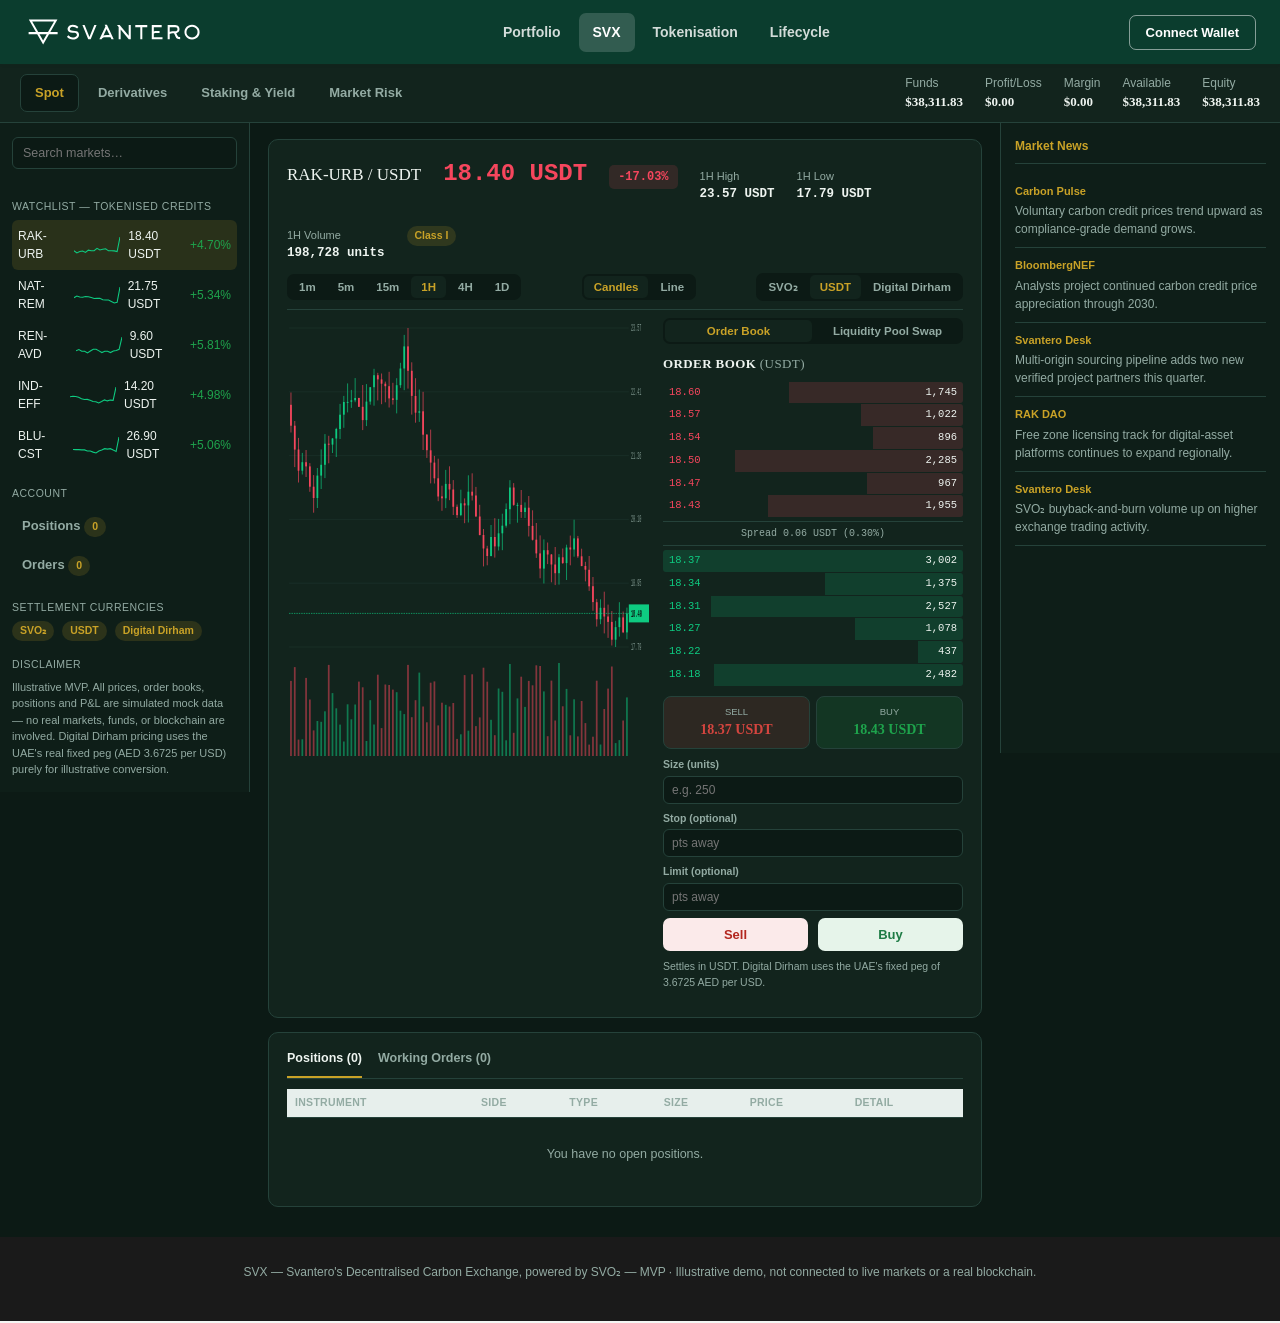
==== exchange.html @ 6cd32efb "Add files via upload" ====
<!DOCTYPE html>
<html lang="en">
<head>
<meta charset="UTF-8">
<title>Redirecting to SVX — Svantero Decentralised Carbon Exchange</title>
<meta http-equiv="refresh" content="0; url=svx.html">
<link rel="canonical" href="svx.html">
</head>
<body>
<p>The Decentralised Carbon Exchange has moved and is now called <strong>SVX</strong>.
If you are not redirected automatically, <a href="svx.html">click here</a>.</p>
<script>window.location.replace("svx.html");</script>
</body>
</html>
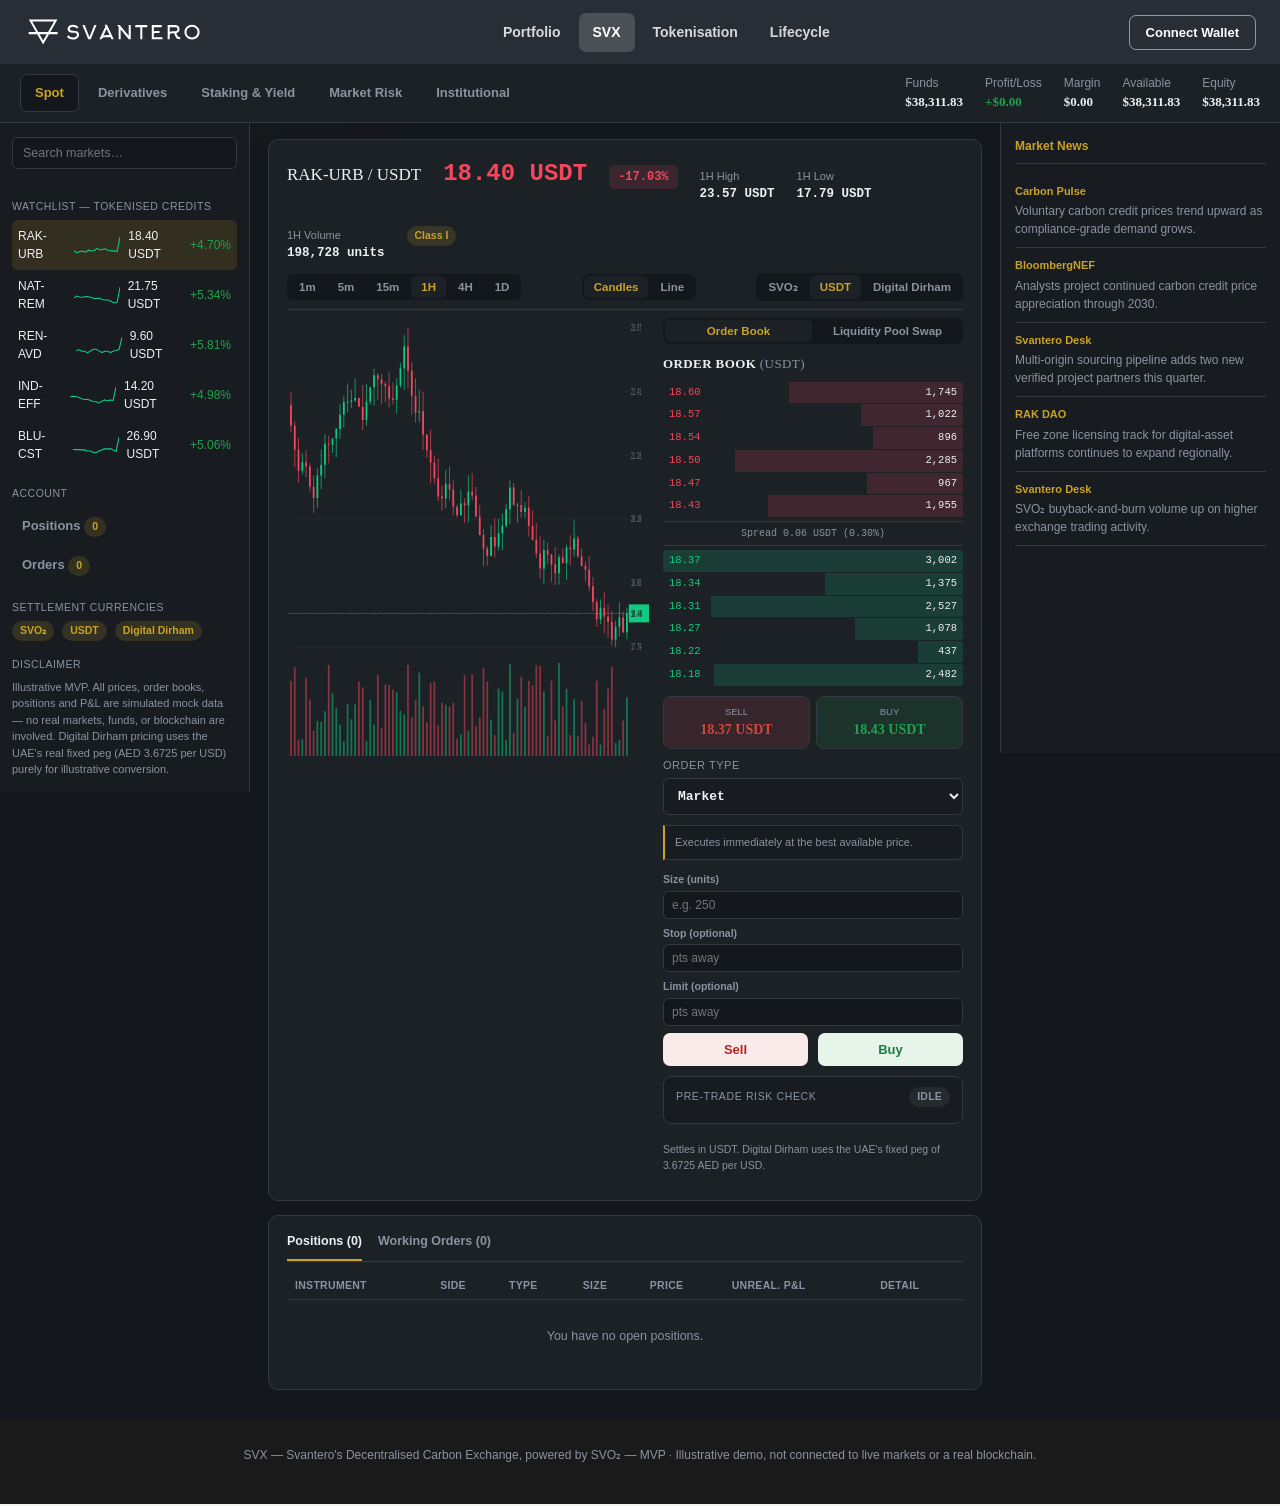
==== commit 22cd4698: "Add files via upload" ====
--- a/exchange.html
+++ b/exchange.html
@@ -4,11 +4,35 @@
 <meta charset="UTF-8">
 <title>Redirecting to SVX — Svantero Decentralised Carbon Exchange</title>
 <meta http-equiv="refresh" content="0; url=svx.html">
+<meta name="viewport" content="width=device-width, initial-scale=1">
 <link rel="canonical" href="svx.html">
+<link rel="stylesheet" href="style.css">
+<style>
+  /* Minimal styling so the brief redirect page never flashes unstyled text. */
+  .redirect-wrap{
+    min-height:100vh;display:flex;align-items:center;justify-content:center;
+    background:#14171b;color:#eef0f2;font-family:"Segoe UI","Helvetica Neue",Arial,sans-serif;padding:24px;
+  }
+  .redirect-card{
+    text-align:center;max-width:420px;background:#1c2126;border:1px solid #33393f;
+    border-radius:12px;padding:32px 28px;box-shadow:0 20px 60px rgba(0,0,0,.35);
+  }
+  .redirect-card h1{font-size:18px;color:#eef0f2;margin:0 0 10px;}
+  .redirect-card p{font-size:14px;color:#8b93a0;line-height:1.6;margin:0 0 18px;}
+  .redirect-card a{
+    display:inline-block;background:#C9A227;color:#14171b;font-weight:700;font-size:13px;
+    padding:10px 18px;border-radius:7px;text-decoration:none;
+  }
+</style>
 </head>
 <body>
-<p>The Decentralised Carbon Exchange has moved and is now called <strong>SVX</strong>.
-If you are not redirected automatically, <a href="svx.html">click here</a>.</p>
+<div class="redirect-wrap">
+  <div class="redirect-card">
+    <h1>The Decentralised Carbon Exchange is now SVX</h1>
+    <p>Taking you to the SVX trading terminal. If you are not redirected automatically, use the button below.</p>
+    <a href="svx.html">Continue to SVX &rarr;</a>
+  </div>
+</div>
 <script>window.location.replace("svx.html");</script>
 </body>
 </html>
--- a/style.css
+++ b/style.css
@@ -0,0 +1,821 @@
+:root{
+  --primary:#282e35;
+  --primary-light:#454e58;
+  --primary-pale:#eceef0;
+  --secondary:#C9A227;
+  --secondary-pale:#f7efd6;
+  --dark:#1A1A1A;
+  --grey:#595959;
+  --grey-light:#8a8a8a;
+  --bg:#F5F6F4;
+  --card:#FFFFFF;
+  --border:#E1E3DE;
+  --success:#1E7B45;
+  --danger:#B3261E;
+  --radius:10px;
+  --shadow:0 1px 3px rgba(40,46,53,0.08), 0 1px 2px rgba(40,46,53,0.06);
+}
+
+*{box-sizing:border-box;}
+html,body{margin:0;padding:0;}
+body{
+  font-family:"Segoe UI","Helvetica Neue",Arial,sans-serif;
+  background:var(--bg);
+  color:var(--dark);
+  line-height:1.5;
+}
+h1,h2,h3,h4{
+  font-family:Cambria,Georgia,"Times New Roman",serif;
+  color:var(--primary);
+  margin:0 0 .5em 0;
+}
+a{color:var(--primary);text-decoration:none;}
+a:hover{text-decoration:underline;}
+
+/* ---------- Header / Nav ---------- */
+.site-header{
+  background:var(--primary);
+  color:#fff;
+  display:flex;
+  align-items:center;
+  justify-content:space-between;
+  padding:0 24px;
+  height:64px;
+  position:sticky;
+  top:0;
+  z-index:100;
+  box-shadow:var(--shadow);
+}
+.brand{display:flex;align-items:center;gap:10px;font-weight:700;font-size:20px;color:#fff;text-decoration:none;}
+.brand:hover{text-decoration:none;opacity:.92;}
+.logo-lockup-svg{height:34px;width:auto;display:block;}
+.main-nav{display:flex;gap:4px;}
+.main-nav a{
+  color:rgba(255,255,255,0.82);
+  font-size:14px;
+  font-weight:600;
+  padding:9px 14px;
+  border-radius:7px;
+  transition:background .15s,color .15s;
+}
+.main-nav a:hover{background:rgba(255,255,255,0.10);color:#fff;text-decoration:none;}
+.main-nav a.active{background:rgba(255,255,255,0.16);color:#fff;}
+
+.nav-toggle{
+  display:none;flex-direction:column;justify-content:center;align-items:center;gap:4px;
+  width:36px;height:36px;border:none;background:transparent;cursor:pointer;padding:0;flex-shrink:0;
+}
+.nav-toggle span{width:20px;height:2px;background:#fff;border-radius:2px;transition:transform .2s,opacity .2s;}
+.nav-toggle.open span:nth-child(1){transform:translateY(6px) rotate(45deg);}
+.nav-toggle.open span:nth-child(2){opacity:0;}
+.nav-toggle.open span:nth-child(3){transform:translateY(-6px) rotate(-45deg);}
+.nav-scrim{display:none;}
+
+.wallet-area{display:flex;align-items:center;gap:10px;}
+#wallet-status{font-size:12px;color:rgba(255,255,255,0.75);display:none;align-items:center;gap:6px;}
+#wallet-status .dot{width:8px;height:8px;border-radius:50%;background:#4ADE80;display:inline-block;}
+.btn{
+  border:none;
+  border-radius:7px;
+  padding:9px 16px;
+  font-size:13px;
+  font-weight:600;
+  cursor:pointer;
+  transition:filter .15s, transform .05s;
+  font-family:inherit;
+}
+.btn:active{transform:translateY(1px);}
+.btn-primary{background:var(--secondary);color:var(--primary);}
+.btn-primary:hover{filter:brightness(1.06);}
+.btn-outline{background:transparent;color:#fff;border:1px solid rgba(255,255,255,0.5);}
+.btn-outline:hover{background:rgba(255,255,255,0.1);}
+.btn-dark{background:var(--primary);color:#fff;}
+.btn-dark:hover{filter:brightness(1.15);}
+.btn-sell{background:#fbeaea;color:var(--danger);}
+.btn-sell:hover{filter:brightness(0.97);}
+.btn-buy{background:#e6f4ea;color:var(--success);}
+.btn-buy:hover{filter:brightness(0.97);}
+.btn-block{width:100%;}
+.btn:disabled{opacity:.5;cursor:not-allowed;}
+
+/* ---------- Layout ---------- */
+.page-wrap{max-width:1240px;margin:0 auto;padding:22px 24px 60px;}
+.page-title{display:flex;align-items:baseline;justify-content:space-between;flex-wrap:wrap;gap:8px;margin-bottom:18px;}
+.page-title p{color:var(--grey);margin:2px 0 0;font-size:14px;}
+.disclaimer-banner{
+  background:var(--secondary-pale);
+  border:1px solid #ecd48a;
+  color:#7a5c0a;
+  font-size:12.5px;
+  padding:8px 14px;
+  border-radius:7px;
+  margin-bottom:18px;
+}
+
+.grid{display:grid;gap:16px;}
+.grid-3{grid-template-columns:repeat(3,1fr);}
+.grid-main{grid-template-columns:2.1fr 1.3fr;}
+.grid-2{grid-template-columns:1fr 1fr;}
+
+.card{
+  background:var(--card);
+  border:1px solid var(--border);
+  border-radius:var(--radius);
+  box-shadow:var(--shadow);
+  padding:18px 20px;
+}
+.card h3{font-size:14px;text-transform:uppercase;letter-spacing:.4px;color:var(--grey);margin-bottom:10px;}
+.card h4{font-size:15px;margin-bottom:8px;}
+
+.stat-card .value{font-size:28px;font-weight:700;color:var(--primary);font-family:Cambria,Georgia,serif;}
+.stat-card .label{font-size:12.5px;color:var(--grey);margin-top:4px;display:flex;align-items:center;gap:6px;}
+.stat-card .sub{font-size:11.5px;color:var(--grey-light);margin-top:6px;}
+.stat-tile{padding:14px 16px;}
+.stat-tile .value{font-size:19px;}
+.link-inline{font-size:11px;color:var(--primary);cursor:pointer;border-bottom:1px dotted var(--primary);}
+
+table{width:100%;border-collapse:collapse;font-size:13.5px;}
+th{
+  text-align:left;
+  background:var(--primary-pale);
+  color:var(--primary);
+  font-size:11.5px;
+  text-transform:uppercase;
+  letter-spacing:.3px;
+  padding:9px 10px;
+  border-bottom:2px solid var(--border);
+}
+td{padding:9px 10px;border-bottom:1px solid var(--border);}
+tr:last-child td{border-bottom:none;}
+.tag{
+  display:inline-block;
+  font-size:11px;
+  font-weight:600;
+  padding:2px 8px;
+  border-radius:20px;
+}
+.tag-green{background:#e6f4ea;color:var(--success);}
+.tag-red{background:#fbeaea;color:var(--danger);}
+.tag-gold{background:var(--secondary-pale);color:#8a6a10;}
+
+.news-item{padding:10px 0;border-bottom:1px solid var(--border);}
+.news-item:last-child{border-bottom:none;}
+.news-item .src{font-size:11px;color:var(--grey-light);}
+.news-item .headline{font-size:13.5px;margin-top:2px;}
+
+.field{margin-bottom:12px;}
+.field label{display:block;font-size:12.5px;color:var(--grey);margin-bottom:5px;font-weight:600;}
+.field input,.field select{
+  width:100%;
+  padding:9px 10px;
+  border:1px solid var(--border);
+  border-radius:7px;
+  font-size:14px;
+  font-family:inherit;
+  background:#fff;
+}
+.field input:focus,.field select:focus{outline:2px solid var(--primary-light);outline-offset:0;}
+.btn-row{display:flex;gap:10px;}
+
+.chart-wrap{display:flex;align-items:center;gap:24px;flex-wrap:wrap;}
+.legend{display:flex;flex-direction:column;gap:8px;font-size:12.5px;}
+.legend .sw{width:10px;height:10px;border-radius:2px;display:inline-block;margin-right:7px;}
+
+/* ---------- Modal ---------- */
+.modal-overlay{
+  position:fixed;inset:0;background:rgba(15,25,20,0.55);
+  display:none;align-items:center;justify-content:center;z-index:1000;
+  padding:20px;
+}
+.modal-overlay.open{display:flex;}
+.modal{
+  background:#fff;border-radius:12px;max-width:420px;width:100%;
+  padding:24px 26px;box-shadow:0 20px 60px rgba(0,0,0,0.3);
+  max-height:90vh;overflow:auto;
+}
+.modal-head{display:flex;justify-content:space-between;align-items:center;margin-bottom:14px;}
+.modal-close{cursor:pointer;font-size:20px;color:var(--grey);border:none;background:none;line-height:1;}
+.modal-foot-note{font-size:11px;color:var(--grey-light);margin-top:10px;}
+
+.toast{
+  position:fixed;bottom:24px;right:24px;background:var(--primary);color:#fff;
+  padding:14px 18px;border-radius:9px;box-shadow:var(--shadow);font-size:13.5px;
+  display:flex;align-items:center;gap:10px;z-index:1200;
+  opacity:0;transform:translateY(10px);transition:opacity .25s,transform .25s;
+  max-width:320px;
+}
+.toast.show{opacity:1;transform:translateY(0);}
+.toast .dot{width:8px;height:8px;border-radius:50%;background:var(--secondary);flex-shrink:0;}
+
+/* ---------- Stepper (lifecycle) ---------- */
+.stepper{display:flex;gap:6px;margin:20px 0;flex-wrap:wrap;}
+.step{
+  flex:1;min-width:110px;background:var(--card);border:1px solid var(--border);
+  border-radius:9px;padding:12px 10px;text-align:center;cursor:pointer;
+  transition:border-color .15s, background .15s;position:relative;
+}
+.step:hover{border-color:var(--primary-light);}
+.step.active{background:var(--primary);color:#fff;border-color:var(--primary);}
+.step .num{
+  width:22px;height:22px;border-radius:50%;background:var(--primary-pale);color:var(--primary);
+  display:inline-flex;align-items:center;justify-content:center;font-size:11.5px;font-weight:700;margin-bottom:6px;
+}
+.step.active .num{background:var(--secondary);color:var(--primary);}
+.step .name{font-size:12px;font-weight:600;}
+
+/* ---------- Tokenisation flow ---------- */
+.flow{display:flex;align-items:center;gap:6px;flex-wrap:wrap;margin:18px 0;}
+.flow .fnode{background:var(--primary-pale);color:var(--primary);border-radius:8px;padding:12px 14px;font-size:12.5px;font-weight:600;text-align:center;flex:1;min-width:120px;}
+.flow .arrow{color:var(--grey-light);font-size:18px;}
+
+.progress-bar{height:8px;background:var(--border);border-radius:4px;overflow:hidden;margin:14px 0;}
+.progress-bar .fill{height:100%;background:var(--secondary);width:0%;transition:width .4s;}
+
+.footer{
+  text-align:center;color:var(--grey-light);font-size:12px;padding:26px 20px 40px;
+}
+
+.badge-list{display:flex;flex-wrap:wrap;gap:8px;margin-top:10px;}
+.badge-item{background:var(--primary-pale);color:var(--primary);font-size:11.5px;padding:4px 10px;border-radius:20px;}
+
+/* ---------------- Tokenisation progress tracker ---------------- */
+.tok-queue-item{padding:11px 0;border-bottom:1px solid var(--border);}
+.tok-queue-item:last-child{border-bottom:none;}
+.tok-queue-head{display:flex;justify-content:space-between;align-items:baseline;gap:8px;flex-wrap:wrap;margin-bottom:7px;}
+.tok-queue-head .nm{font-size:13.5px;font-weight:600;color:var(--dark);}
+.tok-queue-head .meta{font-size:11.5px;color:var(--grey-light);}
+.tok-stage-bar{display:flex;gap:3px;margin-bottom:5px;}
+.tok-seg{flex:1;height:7px;border-radius:3px;background:var(--border);}
+.tok-seg.filled{background:var(--primary);}
+.tok-seg.current{background:var(--secondary);}
+.tok-stage-label{font-size:11.5px;color:var(--grey);}
+
+@media (max-width:900px){
+  .grid-3,.grid-main,.grid-2{grid-template-columns:1fr;}
+
+  .site-header{padding:0 14px;}
+  .nav-toggle{display:flex;}
+  .main-nav{
+    display:flex;flex-direction:column;gap:2px;
+    position:fixed;top:64px;left:0;right:0;
+    background:var(--primary);
+    padding:8px 14px 14px;
+    box-shadow:0 8px 20px rgba(0,0,0,0.18);
+    transform:translateY(-8px);opacity:0;pointer-events:none;
+    transition:transform .18s ease,opacity .18s ease;
+    z-index:120;max-height:calc(100vh - 64px);overflow-y:auto;
+  }
+  .main-nav.open{transform:translateY(0);opacity:1;pointer-events:auto;}
+  .main-nav a{padding:12px 14px;font-size:15px;}
+  .nav-scrim.open{
+    display:block;position:fixed;inset:64px 0 0 0;background:rgba(0,0,0,0.35);z-index:110;
+  }
+}
+
+/* ---------- Horizontally-scrolling tables (mobile/tablet) ---------- */
+.table-scroll{width:100%;overflow-x:auto;-webkit-overflow-scrolling:touch;}
+.table-scroll table{width:100%;}
+
+/* ---------- Prevent iOS/mobile Safari auto-zoom on form focus ---------- */
+@media (max-width:1024px){
+  input,select,textarea{font-size:16px !important;}
+}
+
+/* ---------- Small-phone field stacking ---------- */
+@media (max-width:480px){
+  .svi-inline-fields,.tv-btn-group{flex-wrap:wrap;}
+  .svi-inline-fields{grid-template-columns:1fr;}
+  .btn-row{flex-wrap:wrap;}
+}
+
+/* ==========================================================================
+   SVX — trading terminal shell (IG Index-inspired layout, SVO2 palette)
+   ========================================================================== */
+.svx-shell{
+  --svx-bg:#14171b;
+  --svx-panel:#1c2126;
+  --svx-panel-alt:#181c21;
+  --svx-border:#33393f;
+  --svx-text:#eef0f2;
+  --svx-text-dim:#8b93a0;
+  --svx-buy:#1ea34c;
+  --svx-sell:#d4453f;
+  background:var(--svx-bg);
+  color:var(--svx-text);
+  min-height:calc(100vh - 64px);
+}
+.svx-shell a{color:inherit;}
+.svx-topbar{
+  display:flex;align-items:center;justify-content:space-between;flex-wrap:wrap;gap:10px;
+  background:var(--svx-panel);border-bottom:1px solid var(--svx-border);
+  padding:10px 20px;
+}
+.svx-tabs{display:flex;gap:4px;flex-wrap:wrap;}
+.svx-tab{
+  padding:8px 14px;border-radius:7px;font-size:13px;font-weight:600;color:var(--svx-text-dim);
+  cursor:pointer;border:1px solid transparent;
+}
+.svx-tab:hover{color:var(--svx-text);}
+.svx-tab.active{background:var(--svx-bg);color:var(--secondary);border-color:var(--svx-border);}
+.svx-account-strip{display:flex;gap:22px;flex-wrap:wrap;font-size:12px;color:var(--svx-text-dim);}
+.svx-account-strip b{color:var(--svx-text);font-size:13px;display:block;font-family:Cambria,Georgia,serif;}
+.svx-body{display:grid;grid-template-columns:250px 1fr 280px;gap:0;align-items:start;}
+.svx-sidebar{
+  background:var(--svx-panel-alt);border-right:1px solid var(--svx-border);
+  padding:14px 12px;min-height:70vh;
+}
+.svx-search{
+  width:100%;padding:8px 10px;border-radius:6px;border:1px solid var(--svx-border);
+  background:var(--svx-bg);color:var(--svx-text);font-size:12.5px;margin-bottom:14px;
+}
+.svx-nav-item{
+  padding:8px 10px;border-radius:6px;font-size:13px;font-weight:600;color:var(--svx-text-dim);
+  cursor:pointer;margin-bottom:2px;
+}
+.svx-nav-item:hover{color:var(--svx-text);background:rgba(255,255,255,0.03);}
+.svx-nav-item.active{background:rgba(201,162,39,0.12);color:var(--secondary);}
+.svx-side-head{font-size:10.5px;text-transform:uppercase;letter-spacing:.5px;color:var(--svx-text-dim);margin:16px 0 6px;}
+.svx-watch-row{
+  display:flex;justify-content:space-between;align-items:center;padding:7px 6px;border-radius:6px;
+  cursor:pointer;font-size:12px;
+}
+.svx-watch-row:hover{background:rgba(255,255,255,0.04);}
+.svx-watch-row.active{background:rgba(201,162,39,0.14);}
+.svx-watch-row .nm{color:var(--svx-text);}
+.svx-watch-row .px{display:flex;gap:8px;}
+.svx-up{color:var(--svx-buy);}
+.svx-down{color:var(--svx-sell);}
+
+.svx-main{padding:16px 18px;min-height:70vh;}
+.svx-panel{
+  background:var(--svx-panel);border:1px solid var(--svx-border);border-radius:10px;
+  padding:16px 18px;margin-bottom:14px;
+}
+.svx-panel h3{color:var(--svx-text);font-size:13px;text-transform:uppercase;letter-spacing:.4px;margin-bottom:12px;border:none;}
+.svx-panel h4{color:var(--svx-text);font-size:14px;}
+.svx-instrument-head{display:flex;align-items:baseline;gap:14px;flex-wrap:wrap;margin-bottom:10px;}
+.svx-instrument-head .nm{font-family:Cambria,Georgia,serif;font-size:18px;color:var(--svx-text);}
+.svx-instrument-head .px{font-size:20px;font-weight:700;color:var(--secondary);}
+.svx-instrument-head .chg{font-size:13px;}
+.svx-grid-main{display:grid;grid-template-columns:2.1fr 1fr;gap:14px;align-items:start;}
+.svx-grid-trade{display:grid;grid-template-columns:minmax(0,1fr) 300px;gap:14px;align-items:start;}
+
+.svx-deal-btns{display:grid;grid-template-columns:1fr 1fr;gap:8px;margin-bottom:12px;}
+.svx-deal-btn{
+  border-radius:8px;padding:12px;text-align:center;cursor:pointer;border:1px solid var(--svx-border);
+  transition:filter .15s;
+}
+.svx-deal-btn:hover{filter:brightness(1.15);}
+.svx-deal-btn .lbl{font-size:11px;color:var(--svx-text-dim);text-transform:uppercase;}
+.svx-deal-btn .prc{font-size:18px;font-weight:700;font-family:Cambria,Georgia,serif;}
+.svx-deal-btn.sell{background:rgba(212,69,63,0.14);color:var(--svx-sell);}
+.svx-deal-btn.buy{background:rgba(30,163,76,0.14);color:var(--svx-buy);}
+
+/* Compact overrides scoped to the narrow trade column only (order book + deal
+   buttons + swap widget) — the same shared classes stay full-size elsewhere
+   (e.g. the Staking tab's "Amount to stake" field). */
+.svx-trade-col{min-width:0;}
+.svx-mode-toggle{width:100%;margin-bottom:10px;}
+.svx-mode-toggle button{flex:1;text-align:center;}
+.svx-trade-col .tv-depth-row{padding:3px 6px;font-size:10.5px;}
+.svx-trade-col .tv-spread-row{padding:4px 0;font-size:10px;}
+.svx-trade-col .svx-deal-btns{gap:6px;margin-bottom:8px;}
+.svx-trade-col .svx-deal-btn{padding:8px;}
+.svx-trade-col .svx-deal-btn .lbl{font-size:9.5px;}
+.svx-trade-col .svx-deal-btn .prc{font-size:14px;}
+.svx-trade-col .svx-field{margin-bottom:7px;}
+.svx-trade-col .svx-field label{font-size:10.5px;margin-bottom:3px;}
+.svx-trade-col .svx-field input,.svx-trade-col .svx-field select{padding:6px 8px;font-size:12px;}
+
+.svx-swap-flip{
+  width:24px;height:24px;border-radius:50%;background:var(--svx-bg);border:1px solid var(--svx-border);
+  display:flex;align-items:center;justify-content:center;margin:-8px auto 8px;cursor:pointer;
+  font-size:13px;color:var(--svx-text-dim);position:relative;z-index:1;
+}
+.svx-swap-flip:hover{color:var(--secondary);border-color:var(--secondary);}
+.swap-out-value{
+  padding:6px 8px;border-radius:6px;border:1px solid var(--svx-border);background:var(--svx-bg);
+  color:var(--svx-text);font-size:13px;font-weight:700;font-family:Consolas,Menlo,monospace;
+  display:flex;align-items:center;
+}
+.svx-swap-meta{font-size:10px;color:var(--svx-text-dim);line-height:1.9;margin:8px 0;}
+.svx-swap-meta div{display:flex;justify-content:space-between;gap:8px;}
+.svx-swap-meta span{color:var(--svx-text);font-family:Consolas,Menlo,monospace;text-align:right;}
+.svx-swap-meta span.impact-high{color:var(--svx-sell);}
+
+.svx-field label{display:block;font-size:11.5px;color:var(--svx-text-dim);margin-bottom:5px;font-weight:600;}
+.svx-field{margin-bottom:10px;}
+.svx-field input,.svx-field select{
+  width:100%;padding:8px 9px;border-radius:6px;border:1px solid var(--svx-border);
+  background:var(--svx-bg);color:var(--svx-text);font-size:13px;font-family:inherit;
+}
+.svx-table{width:100%;border-collapse:collapse;font-size:12.5px;}
+.svx-table th{
+  text-align:left;background:transparent;color:var(--svx-text-dim);font-size:10.5px;text-transform:uppercase;letter-spacing:.3px;
+  padding:6px 8px;border-bottom:1px solid var(--svx-border);font-weight:600;
+}
+.svx-table td{padding:7px 8px;border-bottom:1px solid var(--svx-border);color:var(--svx-text);}
+.svx-table tr:last-child td{border-bottom:none;}
+.svx-table tr:hover td{background:rgba(255,255,255,0.02);}
+
+.svx-feed{
+  background:var(--svx-panel-alt);border-left:1px solid var(--svx-border);
+  padding:14px 14px;min-height:70vh;
+}
+.svx-feed-tabs{display:flex;gap:14px;font-size:12px;color:var(--svx-text-dim);margin-bottom:10px;border-bottom:1px solid var(--svx-border);padding-bottom:8px;}
+.svx-feed-tabs span.active{color:var(--secondary);font-weight:700;}
+.svx-news-item{padding:9px 0;border-bottom:1px solid var(--svx-border);font-size:12px;}
+.svx-news-item .src{color:var(--secondary);font-weight:700;font-size:11px;}
+.svx-news-item .hl{color:var(--svx-text-dim);margin-top:3px;}
+
+.svx-bottom-tabs{display:flex;gap:16px;font-size:12.5px;font-weight:600;color:var(--svx-text-dim);
+  border-bottom:1px solid var(--svx-border);margin-bottom:10px;}
+.svx-bottom-tabs span{padding-bottom:8px;cursor:pointer;border-bottom:2px solid transparent;}
+.svx-bottom-tabs span.active{color:var(--svx-text);border-color:var(--secondary);}
+.svx-empty-state{color:var(--svx-text-dim);font-size:12.5px;padding:20px 0;text-align:center;}
+
+.svx-stat-tile{background:var(--svx-panel-alt);border:1px solid var(--svx-border);border-radius:8px;padding:12px 14px;}
+.svx-stat-tile .lbl{font-size:11px;color:var(--svx-text-dim);text-transform:uppercase;letter-spacing:.3px;}
+.svx-stat-tile .val{font-size:19px;font-weight:700;color:var(--svx-text);font-family:Cambria,Georgia,serif;margin-top:4px;}
+
+.svx-pool-card{
+  background:var(--svx-panel-alt);border:1px solid var(--svx-border);border-radius:10px;padding:16px 18px;
+}
+.svx-pool-card .apy{font-size:24px;font-weight:700;color:var(--secondary);font-family:Cambria,Georgia,serif;}
+.svx-badge{
+  display:inline-block;font-size:10.5px;font-weight:700;padding:2px 8px;border-radius:20px;
+  background:rgba(201,162,39,0.16);color:var(--secondary);
+}
+.svx-badge.buy{background:rgba(30,163,76,0.16);color:var(--svx-buy);}
+.svx-badge.sell{background:rgba(212,69,63,0.16);color:var(--svx-sell);}
+
+@media (max-width:1050px){
+  .svx-body{grid-template-columns:1fr;}
+  .svx-sidebar,.svx-feed{min-height:auto;border:none;border-bottom:1px solid var(--svx-border);}
+  .svx-grid-main,.svx-grid-trade{grid-template-columns:1fr;}
+  /* Show the trading panel first on narrow screens, watchlist and news below. */
+  .svx-main{order:1;}
+  .svx-sidebar{order:2;}
+  .svx-feed{order:3;}
+  .svx-account-strip{gap:14px;}
+}
+
+@media (max-width:640px){
+  .svx-topbar{padding:8px 12px;}
+  .svx-main{padding:12px 12px;}
+  .svx-sidebar,.svx-feed{padding:12px 12px;}
+  .tv-ticker{gap:12px;}
+  .page-wrap{padding:16px 14px 40px;}
+}
+
+/* ==========================================================================
+   TradingView-style ticker header, chart toolbar, candle chart, order book
+   ========================================================================== */
+.tv-mono{font-family:Consolas,Menlo,"SF Mono",monospace;}
+
+.tv-ticker{display:flex;align-items:baseline;gap:22px;flex-wrap:wrap;margin-bottom:10px;}
+.tv-ticker .pair{font-family:Cambria,Georgia,serif;font-size:17px;color:var(--svx-text);}
+.tv-ticker .last-price{font-size:24px;font-weight:700;font-family:Consolas,Menlo,monospace;}
+.tv-ticker .last-price.up{color:#0ECB81;}
+.tv-ticker .last-price.down{color:#F6465D;}
+.tv-ticker .chg-badge{font-size:12px;font-weight:700;padding:3px 9px;border-radius:5px;font-family:Consolas,Menlo,monospace;}
+.tv-ticker .chg-badge.up{background:rgba(14,203,129,0.14);color:#0ECB81;}
+.tv-ticker .chg-badge.down{background:rgba(246,70,93,0.14);color:#F6465D;}
+.tv-ticker .stat{font-size:11px;color:var(--svx-text-dim);}
+.tv-ticker .stat b{display:block;font-size:12.5px;color:var(--svx-text);font-family:Consolas,Menlo,monospace;font-weight:600;margin-top:1px;}
+
+.tv-toolbar{display:flex;align-items:center;justify-content:space-between;flex-wrap:wrap;gap:10px;
+  margin-bottom:8px;padding-bottom:8px;border-bottom:1px solid var(--svx-border);}
+.tv-btn-group{display:flex;gap:2px;background:var(--svx-bg);border-radius:7px;padding:2px;}
+.tv-btn-group button{
+  background:none;border:none;color:var(--svx-text-dim);font-size:11.5px;font-weight:600;
+  padding:5px 10px;border-radius:5px;cursor:pointer;font-family:inherit;
+}
+.tv-btn-group button:hover{color:var(--svx-text);}
+.tv-btn-group button.active{background:var(--svx-panel);color:var(--secondary);}
+
+.tv-chart-wrap{position:relative;}
+.tv-tooltip{
+  display:none;position:absolute;top:6px;z-index:5;background:rgba(12,26,21,0.95);
+  border:1px solid var(--svx-border);border-radius:6px;padding:8px 10px;font-size:11px;
+  font-family:Consolas,Menlo,monospace;color:var(--svx-text);line-height:1.6;pointer-events:none;
+  min-width:150px;
+}
+
+.tv-depth-row{position:relative;padding:6px 8px;font-size:12px;font-family:Consolas,Menlo,monospace;
+  display:flex;justify-content:space-between;overflow:hidden;border-radius:3px;margin-bottom:1px;}
+.tv-depth-bar{position:absolute;top:0;bottom:0;right:0;z-index:0;}
+.tv-depth-bar.bid{background:rgba(14,203,129,0.16);}
+.tv-depth-bar.ask{background:rgba(246,70,93,0.16);}
+.tv-depth-row span{position:relative;z-index:1;}
+.tv-depth-row .p.bid{color:#0ECB81;}
+.tv-depth-row .p.ask{color:#F6465D;}
+.tv-spread-row{font-size:11px;color:var(--svx-text-dim);text-align:center;padding:6px 0;
+  border-top:1px solid var(--svx-border);border-bottom:1px solid var(--svx-border);margin:4px 0;font-family:Consolas,Menlo,monospace;}
+
+.tv-watch-spark{flex-shrink:0;}
+.svx-watch-row{gap:8px;}
+.svx-watch-row .px{align-items:center;}
+
+/* ==========================================================================
+   SVX — Institutional Desk (sub-accounts, risk, connectivity, clearing,
+   data/analytics) — native components, sharing the .svx-shell dark palette.
+   ========================================================================== */
+.svx-shell{
+  --svi-gold:var(--secondary);
+  --svi-gold-bright:#dab948;
+  --svi-gold-dim:rgba(201,162,39,.16);
+  --svi-accent-line:rgba(201,162,39,.22);
+  --svi-mono:"IBM Plex Mono","SFMono-Regular",Consolas,"Liberation Mono",Menlo,monospace;
+  --svi-danger-bg:rgba(212,69,63,.14);
+  --svi-buy-bg:rgba(30,163,76,.14);
+  background-image:
+    radial-gradient(ellipse 900px 420px at 12% -10%, rgba(201,162,39,.05), transparent 60%),
+    radial-gradient(ellipse 700px 380px at 100% 0%, rgba(30,163,76,.04), transparent 55%);
+}
+
+.svx-shell .svx-account-strip b,
+.svx-shell .svx-watch-row .px,
+.svx-shell .tv-depth-row,
+.svx-shell .tv-spread-row,
+.svx-shell .last-price,
+.svx-shell .stat,
+.svx-shell .svx-deal-btn .prc,
+.svi-mono-num{
+  font-variant-numeric:tabular-nums;
+}
+
+.svi-pro-badge{
+  display:inline-flex;align-items:center;gap:5px;font-size:10px;font-weight:700;
+  letter-spacing:.08em;text-transform:uppercase;color:var(--svx-bg);
+  background:linear-gradient(135deg,var(--svi-gold-bright),var(--svi-gold));
+  padding:3px 8px 3px 7px;border-radius:20px;
+}
+.svi-pro-badge svg{width:10px;height:10px;}
+
+.svi-wrap{padding:2px 0 24px;}
+.svi-subnav{
+  display:flex;gap:6px;flex-wrap:wrap;margin-bottom:16px;
+  border-bottom:1px solid var(--svx-border);padding-bottom:10px;
+}
+.svi-subnav button{
+  font:inherit;cursor:pointer;background:var(--svx-panel-alt);border:1px solid var(--svx-border);
+  color:var(--svx-text-dim);padding:7px 13px;border-radius:20px;font-size:12px;font-weight:600;
+  letter-spacing:.02em;transition:all .15s;
+}
+.svi-subnav button:hover{color:var(--svx-text);border-color:var(--svi-gold-dim);}
+.svi-subnav button.active{background:var(--svi-gold-dim);border-color:var(--svi-gold);color:var(--svi-gold-bright);}
+
+.svi-grid{display:grid;gap:14px;}
+.svi-grid-2{grid-template-columns:1fr 1fr;}
+.svi-grid-3{grid-template-columns:repeat(3,1fr);}
+.svi-grid-4{grid-template-columns:repeat(4,1fr);}
+@media (max-width:1100px){
+  .svi-grid-2,.svi-grid-3,.svi-grid-4{grid-template-columns:1fr;}
+}
+
+.svi-card{background:var(--svx-panel);border:1px solid var(--svx-border);border-radius:10px;padding:16px 18px;}
+.svi-card h4{
+  margin:0 0 4px;font-size:11px;letter-spacing:.08em;text-transform:uppercase;color:var(--svx-text-dim);
+  font-family:"Segoe UI","Helvetica Neue",Arial,sans-serif;display:flex;align-items:center;justify-content:space-between;
+}
+.svi-card .svi-big{font-family:var(--svi-mono);font-size:22px;font-weight:700;color:var(--svx-text);margin-top:6px;}
+.svi-card p.svi-desc{font-size:12px;color:var(--svx-text-dim);line-height:1.5;margin:8px 0 0;}
+.svi-desc{font-size:12px;color:var(--svx-text-dim);line-height:1.5;}
+
+.svi-section-title{
+  font-size:12.5px;text-transform:uppercase;letter-spacing:.08em;color:var(--svi-gold-bright);
+  font-weight:700;margin:22px 0 10px;display:flex;align-items:center;gap:8px;
+}
+.svi-section-title:first-child{margin-top:0;}
+.svi-section-title::after{content:"";flex:1;height:1px;background:linear-gradient(90deg,var(--svi-accent-line),transparent);}
+
+.svi-table{width:100%;border-collapse:collapse;font-size:12.5px;}
+.svi-table th{
+  text-align:left;background:transparent;font-size:10.5px;text-transform:uppercase;letter-spacing:.06em;color:var(--svx-text-dim);
+  border-bottom:1px solid var(--svx-border);padding:8px 10px;font-weight:600;
+}
+.svi-table td{padding:9px 10px;border-bottom:1px solid rgba(255,255,255,.04);color:var(--svx-text);}
+.svi-table tr:last-child td{border-bottom:none;}
+.svi-table tr:hover td{background:rgba(255,255,255,.02);}
+
+.svi-chip{
+  display:inline-flex;align-items:center;gap:4px;font-size:10.5px;font-weight:700;
+  padding:2px 8px;border-radius:20px;letter-spacing:.02em;
+}
+.svi-chip.ok{background:var(--svi-buy-bg);color:var(--svx-buy);}
+.svi-chip.warn{background:rgba(218,185,72,.16);color:var(--svi-gold-bright);}
+.svi-chip.bad{background:var(--svi-danger-bg);color:var(--svx-sell);}
+.svi-chip.neutral{background:rgba(255,255,255,.06);color:var(--svx-text-dim);}
+
+.svi-btn{
+  font:inherit;cursor:pointer;border-radius:7px;padding:9px 16px;font-weight:700;font-size:12.5px;
+  border:1px solid var(--svi-gold);background:transparent;color:var(--svi-gold-bright);transition:all .15s;
+}
+.svi-btn:hover{background:var(--svi-gold-dim);}
+.svi-btn.solid{background:var(--svi-gold);color:var(--svx-bg);}
+.svi-btn.solid:hover{background:var(--svi-gold-bright);}
+.svi-btn.ghost{border-color:var(--svx-border);color:var(--svx-text-dim);}
+.svi-btn.ghost:hover{color:var(--svx-text);border-color:var(--svx-text-dim);}
+.svi-btn:disabled{opacity:.4;cursor:not-allowed;}
+.svi-btn.small{padding:5px 10px;font-size:11px;}
+
+.svi-field{margin-bottom:12px;}
+.svi-field label{
+  display:block;font-size:11px;color:var(--svx-text-dim);margin-bottom:5px;
+  text-transform:uppercase;letter-spacing:.05em;
+}
+.svi-field input,.svi-field select{
+  width:100%;background:var(--svx-panel-alt);border:1px solid var(--svx-border);color:var(--svx-text);
+  border-radius:6px;padding:9px 10px;font-size:13px;font-family:inherit;
+}
+.svi-field select{font-family:var(--svi-mono);}
+.svi-field input:focus,.svi-field select:focus{outline:none;border-color:var(--svi-gold);}
+.svi-field .svi-hint{font-size:10.5px;color:var(--svx-text-dim);margin-top:4px;}
+.svi-otype-field select{font-weight:700;}
+.svi-inline-fields{display:grid;grid-template-columns:1fr 1fr;gap:10px;}
+
+.svi-progress{height:6px;border-radius:4px;background:var(--svx-panel-alt);overflow:hidden;border:1px solid var(--svx-border);}
+.svi-progress > span{display:block;height:100%;background:linear-gradient(90deg,var(--svi-gold),var(--svi-gold-bright));transition:width .3s ease;}
+
+.svi-slider-row{display:flex;align-items:center;gap:12px;}
+.svi-slider-row input[type=range]{flex:1;accent-color:var(--svi-gold);}
+.svi-slider-val{font-family:var(--svi-mono);font-size:13px;min-width:64px;text-align:right;}
+
+.svi-subaccount{
+  border:1px solid var(--svx-border);border-radius:10px;padding:14px 16px;background:var(--svx-panel-alt);
+  cursor:pointer;transition:border-color .15s, background .15s;
+}
+.svi-subaccount.active{border-color:var(--svi-gold);background:var(--svi-gold-dim);}
+.svi-subaccount h5{margin:0 0 6px;font-size:13px;color:var(--svx-text);}
+.svi-sa-meta{font-size:11px;color:var(--svx-text-dim);display:flex;justify-content:space-between;margin-top:3px;}
+
+.svi-console{
+  background:#000;border:1px solid var(--svx-border);border-radius:8px;padding:12px 14px;
+  font-family:var(--svi-mono);font-size:11.5px;line-height:1.65;height:230px;overflow-y:auto;color:#8ce8a8;
+}
+.svi-console .svi-log-time{color:#5c6b73;margin-right:8px;}
+.svi-console .svi-log-tag{color:var(--svi-gold-bright);margin-right:6px;}
+.svi-console .svi-log-line{white-space:pre-wrap;word-break:break-all;}
+.svi-console .svi-log-line.err{color:var(--svx-sell);}
+
+.svi-stat-tile{
+  text-align:center;padding:14px 8px;border:1px solid var(--svx-border);border-radius:10px;background:var(--svx-panel-alt);
+}
+.svi-stat-tile .svi-stat-val{font-family:var(--svi-mono);font-size:20px;font-weight:700;color:var(--svx-text);}
+.svi-stat-tile .svi-stat-lbl{font-size:10.5px;color:var(--svx-text-dim);text-transform:uppercase;letter-spacing:.05em;margin-top:4px;}
+
+.svi-l3-row{
+  display:grid;grid-template-columns:70px 60px 1fr 90px 70px;gap:8px;padding:5px 10px;
+  font-family:var(--svi-mono);font-size:11px;border-bottom:1px solid rgba(255,255,255,.03);
+  animation:svi-fadein .4s ease;
+}
+@keyframes svi-fadein{from{opacity:0;background:rgba(201,162,39,.12);}to{opacity:1;}}
+.svi-l3-row.add .svi-l3-side{color:var(--svx-buy);}
+.svi-l3-row.cancel .svi-l3-side{color:var(--svx-text-dim);}
+.svi-l3-row.match .svi-l3-side{color:var(--svi-gold-bright);}
+
+.svi-otype-desc{
+  font-size:11px;color:var(--svx-text-dim);background:var(--svx-panel-alt);border:1px solid var(--svx-border);
+  border-left:2px solid var(--svi-gold);padding:8px 10px;border-radius:0 6px 6px 0;margin:-2px 0 12px;line-height:1.5;
+}
+.svi-risk-panel{background:var(--svx-panel-alt);border:1px solid var(--svx-border);border-radius:8px;padding:10px 12px;margin:10px 0;}
+.svi-risk-panel .svi-risk-title{
+  font-size:10.5px;text-transform:uppercase;letter-spacing:.06em;color:var(--svx-text-dim);
+  margin-bottom:6px;display:flex;justify-content:space-between;align-items:center;
+}
+.svi-risk-line{display:flex;justify-content:space-between;align-items:center;font-size:11.5px;padding:3px 0;}
+.svi-check-sub{color:var(--svx-text-dim);font-size:11px;}
+.svi-exec-log{margin-top:10px;font-size:11px;color:var(--svx-text-dim);max-height:110px;overflow-y:auto;}
+.svi-exec-log .svi-exec-line{padding:3px 0;border-bottom:1px dashed rgba(255,255,255,.05);}
+.svi-exec-log .svi-exec-line b{color:var(--svx-text);}
+
+.svi-collateral-bar{display:flex;height:26px;border-radius:6px;overflow:hidden;border:1px solid var(--svx-border);}
+.svi-collateral-bar span{display:flex;align-items:center;justify-content:center;font-size:10px;font-family:var(--svi-mono);color:var(--svx-bg);font-weight:700;}
+
+.svi-flowline{display:flex;align-items:center;gap:6px;flex-wrap:wrap;margin:14px 0;}
+.svi-flowline .svi-fnode{
+  background:var(--svx-panel-alt);border:1px solid var(--svx-border);color:var(--svx-text);border-radius:8px;
+  padding:10px 12px;font-size:11.5px;font-weight:600;text-align:center;flex:1;min-width:110px;
+}
+.svi-flowline .svi-arrow{color:var(--svx-text-dim);font-size:16px;}
+
+.svi-note{font-size:11px;color:var(--svx-text-dim);border-top:1px solid var(--svx-border);margin-top:16px;padding-top:12px;line-height:1.6;}
+
+/* ==========================================================================
+   Accessibility — visible focus for keyboard users. Applies to the many
+   div/span controls that app.js now exposes as role="button" tabindex="0",
+   plus native controls. Gold ring on the dark SVX shell, primary elsewhere.
+   ========================================================================== */
+:focus-visible{outline:2px solid var(--secondary);outline-offset:2px;border-radius:4px;}
+.svx-shell :focus-visible{outline:2px solid var(--svi-gold-bright);outline-offset:2px;}
+[role="button"]{cursor:pointer;}
+.modal-close:focus-visible{outline:2px solid var(--primary);}
+/* Respect reduced-motion preferences for the animated feed rows/toasts. */
+@media (prefers-reduced-motion:reduce){
+  *,*::before,*::after{animation-duration:.001ms !important;transition-duration:.001ms !important;}
+}
+
+/* ==========================================================================
+   Spread-Analysis study (Bilateral Executions + Data & Analytics)
+   ========================================================================== */
+.spread-analysis{display:flex;flex-direction:column;gap:12px;}
+.spread-top{display:grid;grid-template-columns:minmax(0,1fr) 200px;gap:12px;align-items:stretch;}
+.spread-bottom{display:grid;grid-template-columns:minmax(0,1fr) 210px;gap:12px;align-items:stretch;}
+.spread-chart-main,.spread-chart-spread,.spread-chart-hist,.spread-summary{
+  background:var(--svx-panel-alt);border:1px solid var(--svx-border);border-radius:8px;padding:9px 11px;
+}
+.spread-panel-label{font-size:10px;text-transform:uppercase;letter-spacing:.06em;color:var(--svx-text-dim);margin-bottom:6px;}
+.spread-summary-title{
+  font-size:10.5px;text-transform:uppercase;letter-spacing:.06em;color:var(--svi-gold-bright);
+  font-weight:700;margin-bottom:8px;
+}
+.spread-summary-row{
+  display:flex;justify-content:space-between;gap:10px;font-size:11px;font-family:var(--svi-mono);
+  padding:3.5px 0;border-bottom:1px solid rgba(255,255,255,.04);
+}
+.spread-summary-row:last-child{border-bottom:none;}
+.spread-summary-row span:first-child{color:var(--svx-text-dim);}
+.spread-summary-row span:last-child{color:var(--svx-text);font-weight:600;}
+.spread-picker{display:grid;grid-template-columns:1fr 1fr auto;gap:10px;align-items:end;margin-bottom:12px;}
+@media (max-width:900px){
+  .spread-top,.spread-bottom{grid-template-columns:1fr;}
+  .spread-picker{grid-template-columns:1fr 1fr;}
+}
+
+/* ==========================================================================
+   Bilateral Executions — OTC / TOMS-style dealer desk
+   ========================================================================== */
+.toms-blotter{overflow-x:auto;-webkit-overflow-scrolling:touch;border:1px solid var(--svx-border);border-radius:8px;}
+.toms-table{width:100%;border-collapse:collapse;font-family:var(--svi-mono);font-size:11px;min-width:860px;}
+.toms-table th{
+  position:sticky;top:0;background:var(--svx-panel);color:var(--svx-text-dim);text-align:right;
+  font-size:9.5px;text-transform:uppercase;letter-spacing:.04em;font-weight:600;
+  padding:7px 9px;border-bottom:1px solid var(--svx-border);white-space:nowrap;
+}
+.toms-table th:nth-child(1),.toms-table th:nth-child(2){text-align:left;}
+.toms-table td{padding:6px 9px;border-bottom:1px solid rgba(255,255,255,.04);color:var(--svx-text);text-align:right;white-space:nowrap;}
+.toms-table td:nth-child(1),.toms-table td:nth-child(2){text-align:left;}
+.toms-table tr{cursor:pointer;}
+.toms-table tbody tr:hover td{background:rgba(201,162,39,.06);}
+.toms-table tr.selected td{background:rgba(201,162,39,.12);}
+.toms-sec{color:var(--svx-text);font-weight:600;}
+.toms-px-bid{color:var(--svx-buy);}
+.toms-px-ask{color:var(--svx-sell);}
+.toms-sz-cell{position:relative;min-width:78px;}
+.toms-sz-bar{position:absolute;top:3px;bottom:3px;right:9px;background:rgba(201,162,39,.28);border-radius:2px;z-index:0;}
+.toms-sz-cell span{position:relative;z-index:1;}
+.axe-tag{
+  display:inline-block;font-family:"Segoe UI",Arial,sans-serif;font-size:8.5px;font-weight:700;letter-spacing:.04em;
+  padding:1px 5px;border-radius:3px;background:var(--svi-gold);color:var(--svx-bg);
+}
+.axe-tag.runz{background:var(--svx-buy);}
+.axe-tag.none{background:transparent;color:var(--svx-text-dim);border:1px solid var(--svx-border);}
+.toms-score{display:inline-block;width:46px;height:8px;border-radius:2px;background:linear-gradient(90deg,var(--svi-gold),transparent);vertical-align:middle;}
+
+.rfq-cpty-list{display:flex;flex-direction:column;gap:5px;margin:4px 0 12px;}
+.rfq-cpty-opt{
+  display:flex;align-items:center;gap:8px;font-size:11.5px;color:var(--svx-text);
+  padding:6px 9px;border:1px solid var(--svx-border);border-radius:6px;background:var(--svx-panel-alt);cursor:pointer;
+}
+.rfq-cpty-opt input{accent-color:var(--svi-gold);}
+.rfq-cpty-opt:hover{border-color:var(--svi-gold-dim);}
+.rfq-quote-row{
+  display:grid;grid-template-columns:1fr auto auto auto;gap:8px;align-items:center;font-family:var(--svi-mono);
+  font-size:11.5px;padding:7px 10px;border:1px solid var(--svx-border);border-radius:6px;margin-bottom:5px;background:var(--svx-panel-alt);
+}
+.rfq-quote-row.best{border-color:var(--svi-gold);background:var(--svi-gold-dim);}
+.rfq-quote-row .cpty{font-family:"Segoe UI",Arial,sans-serif;color:var(--svx-text);}
+.rfq-quote-row .q-px{color:var(--svx-text);font-weight:700;}
+.rfq-quote-badge{font-size:9px;font-weight:700;color:var(--svi-gold-bright);text-transform:uppercase;letter-spacing:.04em;}
+
+.cpty-panel-table{width:100%;border-collapse:collapse;font-size:11.5px;}
+.cpty-panel-table th{
+  text-align:left;color:var(--svx-text-dim);font-size:9.5px;text-transform:uppercase;letter-spacing:.04em;
+  padding:6px 8px;border-bottom:1px solid var(--svx-border);font-weight:600;
+}
+.cpty-panel-table td{padding:7px 8px;border-bottom:1px solid rgba(255,255,255,.04);color:var(--svx-text);}
+.cpty-activity{font-family:var(--svi-mono);font-size:11px;}
+.cpty-activity .sell{color:var(--svx-sell);}
+.cpty-activity .buy{color:var(--svx-buy);}
+.cpty-fb{display:inline-flex;gap:6px;}
+.cpty-fb button{
+  background:none;border:1px solid var(--svx-border);border-radius:5px;color:var(--svx-text-dim);
+  cursor:pointer;font-size:11px;padding:2px 6px;line-height:1;
+}
+.cpty-fb button:hover{color:var(--svx-text);border-color:var(--svi-gold-dim);}
+.cpty-fb button.up.on{color:var(--svx-buy);border-color:var(--svx-buy);}
+.cpty-fb button.down.on{color:var(--svx-sell);border-color:var(--svx-sell);}
+
+.settle-status{font-size:10px;font-weight:700;text-transform:uppercase;letter-spacing:.03em;padding:2px 7px;border-radius:20px;}
+.settle-status.pending{background:rgba(218,185,72,.16);color:var(--svi-gold-bright);}
+.settle-status.confirmed{background:rgba(92,143,214,.16);color:#7fa8e6;}
+.settle-status.settled{background:var(--svi-buy-bg);color:var(--svx-buy);}
+
+.bilateral-grid{display:grid;grid-template-columns:1fr 1fr;gap:14px;align-items:start;}
+@media (max-width:1000px){.bilateral-grid{grid-template-columns:1fr;}}
+
+/* Small helper utilities (reduce inline styles going forward) */
+.u-mono{font-family:var(--svi-mono);}
+.u-dim{color:var(--svx-text-dim);}
+.u-right{text-align:right;}
